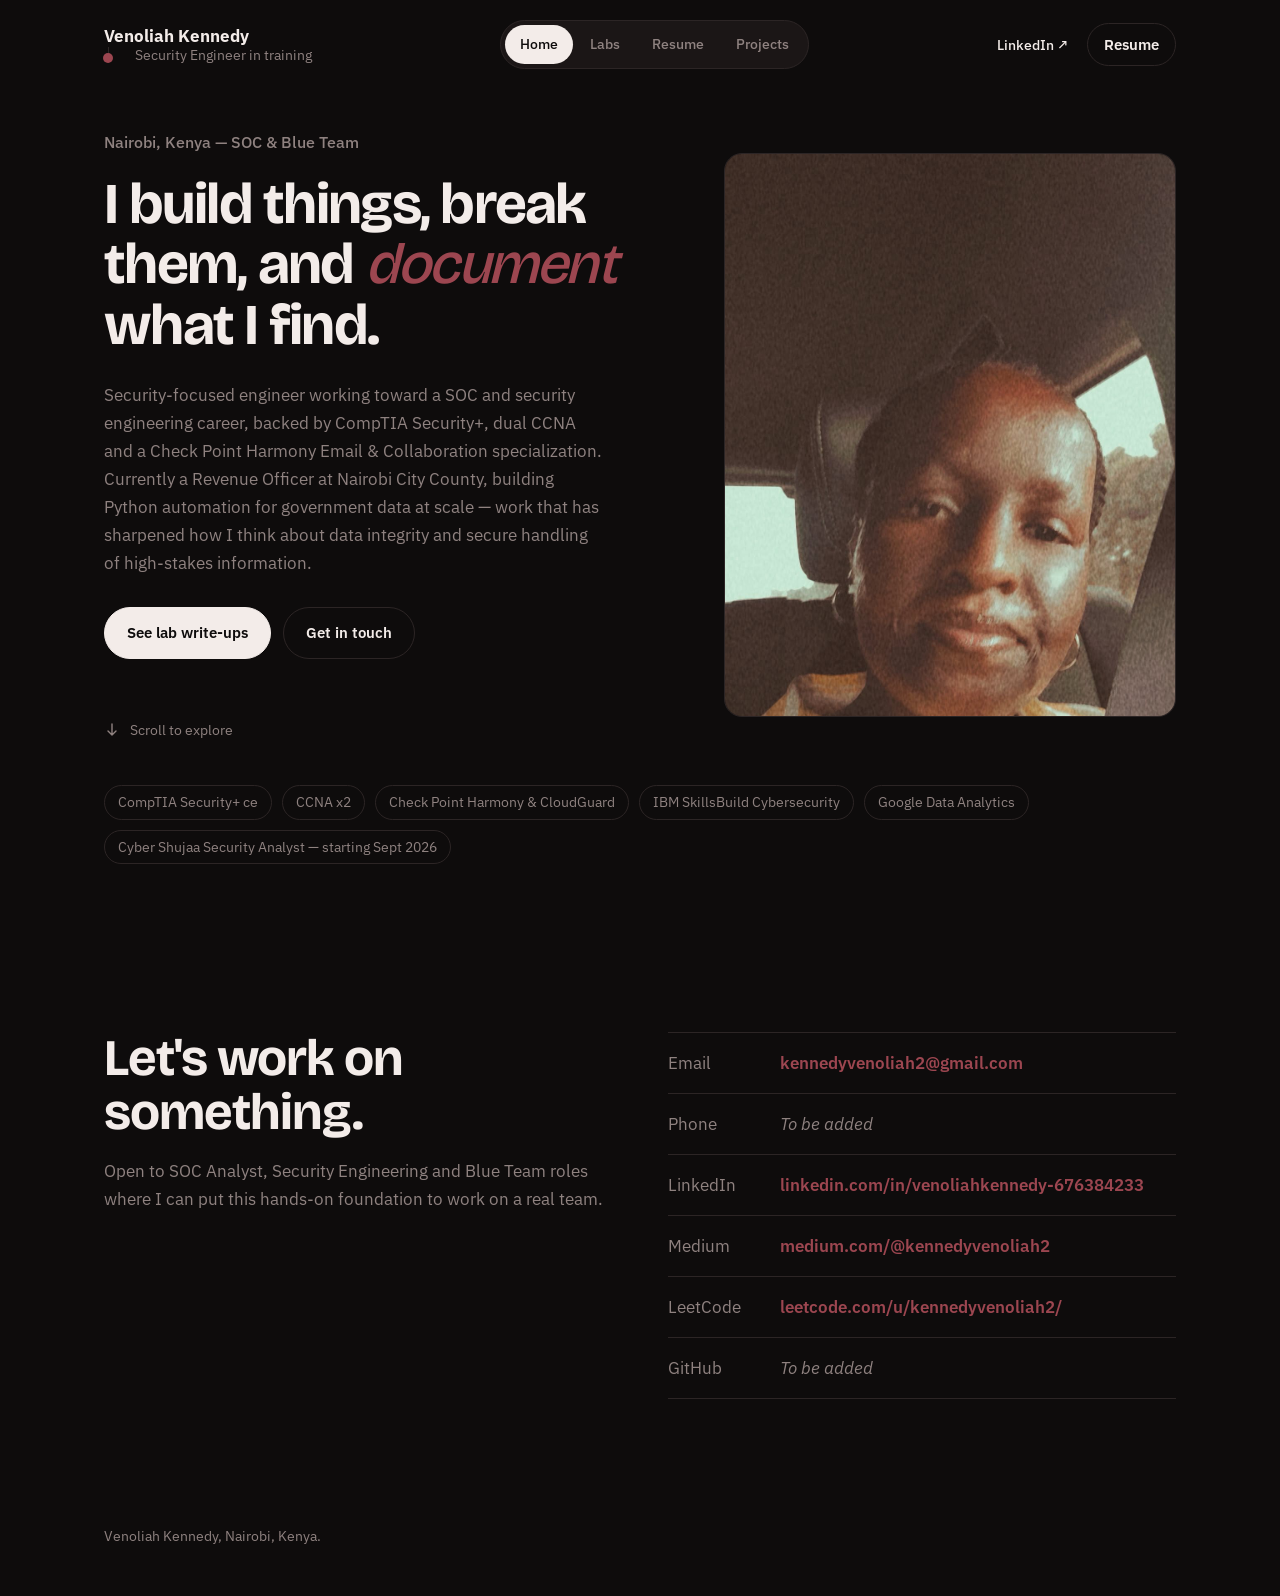
==== index.html @ 087eadb2 "Initial portfolio" ====
<!DOCTYPE html>
<html lang="en">
<head>
<meta charset="utf-8">
<meta name="viewport" content="width=device-width, initial-scale=1, viewport-fit=cover">
<title>Venoliah Kennedy | Security Engineer in Training, Nairobi</title>
<meta name="description" content="Portfolio of Venoliah Kennedy — Security Engineer in training, SOC & Blue Team, CompTIA Security+, CCNA x2.">
<link rel="preconnect" href="https://fonts.googleapis.com">
<link rel="preconnect" href="https://fonts.gstatic.com" crossorigin>
<link href="https://fonts.googleapis.com/css2?family=Bricolage+Grotesque:ital,opsz,wght@0,12..96,300..800;1,12..96,400..700&family=IBM+Plex+Sans:ital,wght@0,400;0,500;0,600;1,400&family=JetBrains+Mono:wght@400;500&display=swap" rel="stylesheet">
<link rel="stylesheet" href="style.css?v=4">
</head>
<body>

<header class="site-header">
  <div class="wrap">
    <div class="id-block">
      <a href="index.html"><span class="name">Venoliah Kennedy</span></a>
      <span class="role">Security Engineer in training</span>
    </div>
    <nav class="pill-nav" aria-label="Main">
      <a href="index.html" aria-current="page">Home</a>
      <a href="labsetc.html">Labs</a>
      <a href="resume.html">Resume</a>
      <a href="projects.html">Projects</a>
    </nav>
    <div class="header-links">
      <a href="https://www.linkedin.com/in/venoliahkennedy-676384233" target="_blank" rel="noopener">LinkedIn ↗</a>
      <a class="btn" href="resume.html" style="padding:8px 16px;">Resume</a>
    </div>
  </div>
</header>

<main>

<section id="home" class="hero">
  <div class="wrap">
    <div class="hero-grid">
      <div>
        <div class="eyebrow">Nairobi, Kenya — SOC &amp; Blue Team</div>
        <h1 class="headline">I build things, break them, and <em>document</em> what I find.</h1>
        <p class="hero-stmt">Security-focused engineer working toward a SOC and security engineering career, backed by CompTIA Security+, dual CCNA and a Check Point Harmony Email &amp; Collaboration specialization. Currently a Revenue Officer at Nairobi City County, building Python automation for government data at scale — work that has sharpened how I think about data integrity and secure handling of high-stakes information.</p>
        <div class="actions">
          <a class="btn primary" href="labsetc.html">See lab write-ups</a>
          <a class="btn" href="#contact">Get in touch</a>
        </div>
        <div class="scroll-cue">
          <svg width="16" height="16" viewBox="0 0 16 16" fill="none"><path d="M8 2v11M8 13l-4-4M8 13l4-4" stroke="currentColor" stroke-width="1.4" stroke-linecap="round" stroke-linejoin="round"/></svg>
          Scroll to explore
        </div>
      </div>
      <div class="portrait-frame" id="portrait"><span class="mono">VK</span></div>
    </div>
    <div class="cert-row">
      <span class="chip">CompTIA Security+ ce</span>
      <span class="chip">CCNA x2</span>
      <span class="chip">Check Point Harmony &amp; CloudGuard</span>
      <span class="chip">IBM SkillsBuild Cybersecurity</span>
      <span class="chip">Google Data Analytics</span>
      <span class="chip">Cyber Shujaa Security Analyst — starting Sept 2026</span>
    </div>
  </div>
</section>

<section id="contact" style="border-bottom:none;">
  <div class="wrap">
    <div class="contact-grid">
      <div>
        <h2 class="contact-big">Let's work on something.</h2>
        <p style="color:var(--muted); margin-top:18px;">Open to SOC Analyst, Security Engineering and Blue Team roles where I can put this hands-on foundation to work on a real team.</p>
      </div>
      <ul class="contact-list" id="contact-list"></ul>
    </div>
  </div>
</section>

</main>
<footer><div class="wrap">Venoliah Kennedy, Nairobi, Kenya.</div></footer>

<script src="script.js?v=4"></script>
</body>
</html>
---- style.css ----
:root {
  --bg: #0E0C0C; --surface: #1B1616; --chrome: #262020; --ink: #F3ECE9; --muted: #8F8280;
  --line: #2C2525; --burgundy: #5E1B22; --garnet: #9C4650; --on-dark: #F3ECE9;
  box-sizing: border-box; padding-top: env(safe-area-inset-top,0px); padding-bottom: env(safe-area-inset-bottom,0px);
}
* , *::before, *::after { box-sizing: border-box; }
html { scroll-padding-top: calc(env(safe-area-inset-top,0px) + 76px); scroll-behavior: smooth; height: 100%; }
body { margin: 0; background: var(--bg); color: var(--ink); font-family: "IBM Plex Sans", system-ui, sans-serif; font-size: 17px; line-height: 1.65; }
h1,h2,h3,h4 { font-family: "Bricolage Grotesque", sans-serif; line-height: 1.05; margin: 0; letter-spacing: -0.02em; }
em { font-style: italic; font-family: "Bricolage Grotesque", sans-serif; }
p { margin: 0 0 1em; }
ul { margin: 0; padding: 0; list-style: none; }
a { color: var(--garnet); text-underline-offset: 3px; }
:focus-visible { outline: 3px solid var(--garnet); outline-offset: 3px; border-radius: 3px; }
.wrap { max-width: 1120px; margin: 0 auto; padding: 0 24px; }
section { padding: 96px 0; border-bottom: 1px solid var(--line); }
.kicker { color: var(--garnet); font-weight: 600; font-size: 0.92rem; margin-bottom: 10px; }
.section-title { font-size: clamp(2rem, 4.6vw, 3rem); font-weight: 700; margin-bottom: 12px; max-width: 22ch; }
.section-lede { color: var(--muted); max-width: 58ch; margin-bottom: 52px; }

/* header — pill nav */
.site-header { position: sticky; top: env(safe-area-inset-top,0px); z-index: 30; padding: 20px 0; background: var(--bg); }
.site-header .wrap { display: flex; align-items: center; justify-content: space-between; gap: 16px; }
.id-block { display: flex; flex-direction: column; line-height: 1.2; }
.id-block a { text-decoration: none; }
.id-block .name { font-weight: 700; font-size: 1.05rem; color: var(--ink); }
.id-block .role { color: var(--muted); font-size: 0.85rem; }
.pill-nav { display: flex; gap: 2px; background: var(--surface); border: 1px solid var(--line); border-radius: 999px; padding: 4px; }
.pill-nav a { color: var(--muted); text-decoration: none; font-weight: 500; font-size: 0.88rem; padding: 8px 15px; border-radius: 999px; white-space: nowrap; }
.pill-nav a[aria-current="page"] { background: var(--ink); color: var(--bg); }
.header-links { display: flex; gap: 18px; align-items: center; font-size: 0.9rem; font-weight: 500; }
.header-links a { color: var(--ink); text-decoration: none; }
.header-links a:hover { color: var(--garnet); }
@media (max-width: 780px) { .pill-nav { display: none; } }

/* hero */
.hero { padding-top: 40px; padding-bottom: 72px; border-bottom: none; }
.hero-grid { display: grid; grid-template-columns: 1.25fr 1fr; gap: 56px; align-items: center; }
.eyebrow { color: var(--muted); font-weight: 500; margin-bottom: 18px; font-size: 1rem; }
.headline { font-size: clamp(2.3rem, 5.6vw, 3.6rem); font-weight: 700; letter-spacing: -0.03em; }
.headline em { color: var(--garnet); font-weight: 500; }
.hero-stmt { color: var(--muted); max-width: 50ch; margin-top: 26px; }
.actions { display: flex; gap: 12px; margin-top: 30px; flex-wrap: wrap; }
.btn { padding: 12px 22px; border-radius: 999px; font-weight: 600; text-decoration: none; border: 1.5px solid var(--line); color: var(--ink); font-size: 0.96rem; }
.btn.primary { background: var(--ink); border-color: var(--ink); color: var(--bg); }
.btn:hover { border-color: var(--garnet); color: var(--garnet); }
.btn.primary:hover { background: var(--garnet); border-color: var(--garnet); color: var(--on-dark); }
.portrait-frame { aspect-ratio: 4/5; background: var(--surface); border: 1px solid var(--line); border-radius: 18px; display: grid; place-items: center; overflow: hidden; }
.portrait-frame img { width: 100%; height: 100%; object-fit: contain; }
.portrait-frame .mono { font-size: 6.5rem; font-weight: 800; color: var(--muted); }
.scroll-cue { display: flex; align-items: center; gap: 10px; color: var(--muted); font-size: 0.85rem; margin-top: 60px; }
.scroll-cue svg { display: block; }
.cert-row { display: flex; flex-wrap: wrap; gap: 10px; margin-top: 44px; }
.chip { border: 1px solid var(--line); padding: 5px 13px; border-radius: 999px; font-size: 0.85rem; color: var(--muted); }

/* window-chrome card, used for projects + labs */
.win { background: var(--surface); border: 1px solid var(--line); border-radius: 14px; overflow: hidden; margin-bottom: 26px; }
.win-bar { background: var(--chrome); display: flex; align-items: center; gap: 6px; padding: 10px 14px; border-bottom: 1px solid var(--line); }
.win-dot { width: 10px; height: 10px; border-radius: 50%; background: #453A3A; }
.win-dot:nth-of-type(1) { background: #E0524A; }
.win-dot:nth-of-type(2) { background: #E8B84B; }
.win-dot:nth-of-type(3) { background: #4CAF6D; }
.win-bar .win-title { margin-left: 10px; color: var(--muted); font-size: 0.82rem; font-family: "JetBrains Mono", monospace; }
.win-body { padding: 28px 30px 30px; }
.win-body h3 { font-size: 1.35rem; font-weight: 700; margin-bottom: 4px; }
.win-body .meta { color: var(--garnet); font-size: 0.88rem; font-weight: 500; margin-bottom: 14px; }
.win-body p { color: var(--ink); max-width: 66ch; }
.win-body .tags { display: flex; flex-wrap: wrap; gap: 8px; margin-top: 14px; }
.win-body .plink { display: inline-block; margin-top: 12px; font-weight: 600; }

/* labs: window card is collapsible */
details.lab { margin-bottom: 26px; }
details.lab summary { list-style: none; }
details.lab summary::-webkit-details-marker { display: none; }
details.lab summary .win-bar { display: flex; cursor: pointer; }
.lab-summary-inner { display: flex; align-items: center; justify-content: space-between; flex: 1; gap: 12px; }
.lab-plus { color: var(--muted); font-size: 1.1rem; transition: transform .2s ease; flex-shrink: 0; }
details[open] .lab-plus { transform: rotate(45deg); }
.lab-grid { display: grid; grid-template-columns: 1fr 1fr; gap: 22px 40px; }
.lab-grid h4 { font-family: "Bricolage Grotesque", sans-serif; font-size: 1rem; font-weight: 700; margin-bottom: 6px; }
.lab-grid .full { grid-column: 1/-1; }
.pending { color: var(--muted); font-style: italic; }
.badge { margin-left: 10px; padding: 2px 10px; border-radius: 999px; background: rgba(156,70,80,0.18); color: var(--garnet); font-size: 0.76rem; font-weight: 600; vertical-align: middle; }
.shot-empty { border: 1.5px dashed var(--line); border-radius: 8px; padding: 26px 14px; text-align: center; color: var(--muted); font-size: 0.88rem; }
.shots { display: grid; grid-template-columns: repeat(auto-fit,minmax(200px,1fr)); gap: 14px; }
.shots img { width: 100%; border-radius: 6px; border: 1px solid var(--line); display: block; }
.file-list { border-top: 1px solid var(--burgundy); }
.file-row { display: flex; align-items: center; gap: 14px; padding: 14px 4px; border-bottom: 1px solid var(--burgundy); text-decoration: none; color: var(--ink); }
.file-row:hover { background: var(--surface); }
.file-badge { flex-shrink: 0; width: 30px; height: 34px; border-radius: 4px; background: var(--garnet); color: #fff; font-size: 0.62rem; font-weight: 700; letter-spacing: 0.02em; display: flex; align-items: center; justify-content: center; }
.file-name { font-size: 0.95rem; font-weight: 500; overflow-wrap: anywhere; }

/* folder grid on labsetc.html */
.folder-grid { display: grid; grid-template-columns: repeat(auto-fill, minmax(160px, 1fr)); gap: 28px; }
.folder-card { display: flex; flex-direction: column; align-items: center; text-align: center; text-decoration: none; color: var(--ink); padding: 20px 10px; border-radius: 14px; transition: background .15s ease, transform .15s ease; }
.folder-card:hover { background: var(--surface); transform: translateY(-3px); }
.folder-icon { width: 84px; height: 68px; display: block; margin-bottom: 14px; filter: drop-shadow(0 6px 14px rgba(0,0,0,0.35)); }
.folder-icon svg { width: 100%; height: 100%; }
.folder-label { font-weight: 600; font-size: 0.98rem; }
.folder-count { color: var(--muted); font-size: 0.82rem; margin-top: 4px; }
.back-link { display: inline-block; margin-bottom: 28px; color: var(--muted); font-weight: 500; text-decoration: none; font-size: 0.92rem; }
.back-link:hover { color: var(--garnet); }
pre.term { margin: 0; background: #0A0808; color: #E4D9D6; font-family: "JetBrains Mono", monospace; font-size: 0.82rem; padding: 14px 16px; border-radius: 8px; overflow-x: auto; }

/* resume */
.resume-grid { display: grid; grid-template-columns: 1.4fr 1fr; gap: 64px; }
.resume-grid h3 { font-size: 1.35rem; margin-bottom: 22px; }
.role { padding: 0 0 30px 26px; border-left: 1.5px solid var(--line); margin-left: 4px; position: relative; }
.role:last-child { padding-bottom: 0; }
.role::before { content:""; position:absolute; left:-6px; top:6px; width:10px; height:10px; border-radius:50%; background: var(--garnet); }
.role h4 { font-size: 1.02rem; font-weight: 600; }
.role .org { color: var(--muted); margin: 3px 0 8px; font-weight: 500; font-size: 0.92rem; }
.role li { padding-left: 16px; position: relative; margin-bottom: 7px; max-width: 62ch; font-size: 0.96rem; }
.role li::before { content:""; position:absolute; left:0; top:0.72em; width:7px; height:1.5px; background: var(--muted); }
.side-block { margin-bottom: 38px; }
.edu-item { margin-bottom: 14px; }
.edu-item b { display:block; font-weight:600; }
.edu-item span { color: var(--muted); font-size: 0.92rem; }
.fyp { margin-top: 8px; padding: 12px 14px; background: var(--surface); border: 1px solid var(--line); border-radius: 8px; font-size: 0.88rem; color: var(--muted); }
.fyp b { color: var(--ink); }
.cert-list li { padding: 10px 0; border-bottom: 1px solid var(--line); font-weight: 500; font-size: 0.94rem; }
.cert-list li:first-child { border-top: 1px solid var(--line); }
.skill-group { margin-bottom: 18px; }
.skill-group h5 { font-size: 0.9rem; font-weight: 600; margin: 0 0 8px; color: var(--muted); }
.skill-group .chips { display:flex; flex-wrap:wrap; gap:7px; }

/* contact */
.contact-grid { display:grid; grid-template-columns: 1fr 1fr; gap: 56px; }
.contact-big { font-size: clamp(2rem,5vw,3.2rem); font-weight: 700; max-width: 14ch; }
.contact-list li { border-top: 1px solid var(--line); }
.contact-list li:last-child { border-bottom: 1px solid var(--line); }
.contact-list a, .contact-list .empty { display:grid; grid-template-columns: 100px 1fr; gap:12px; padding:16px 0; text-decoration:none; color:var(--ink); }
.contact-list .label { color: var(--muted); }
.contact-list .value { font-weight: 600; color: var(--garnet); overflow-wrap:anywhere; }
.contact-list .empty .value { color: var(--muted); font-weight:400; font-style:italic; }

footer { padding: 30px 0 48px; color: var(--muted); font-size: 0.88rem; }

@media (prefers-reduced-motion: reduce) { html{scroll-behavior:auto;} .lab-plus{transition:none;} }
@media (max-width: 860px) {
  section { padding: 64px 0; }
  .hero-grid, .resume-grid, .contact-grid { grid-template-columns: 1fr; gap: 36px; }
  .lab-grid { grid-template-columns: 1fr; }
  .portrait-frame { max-width: 260px; }
}
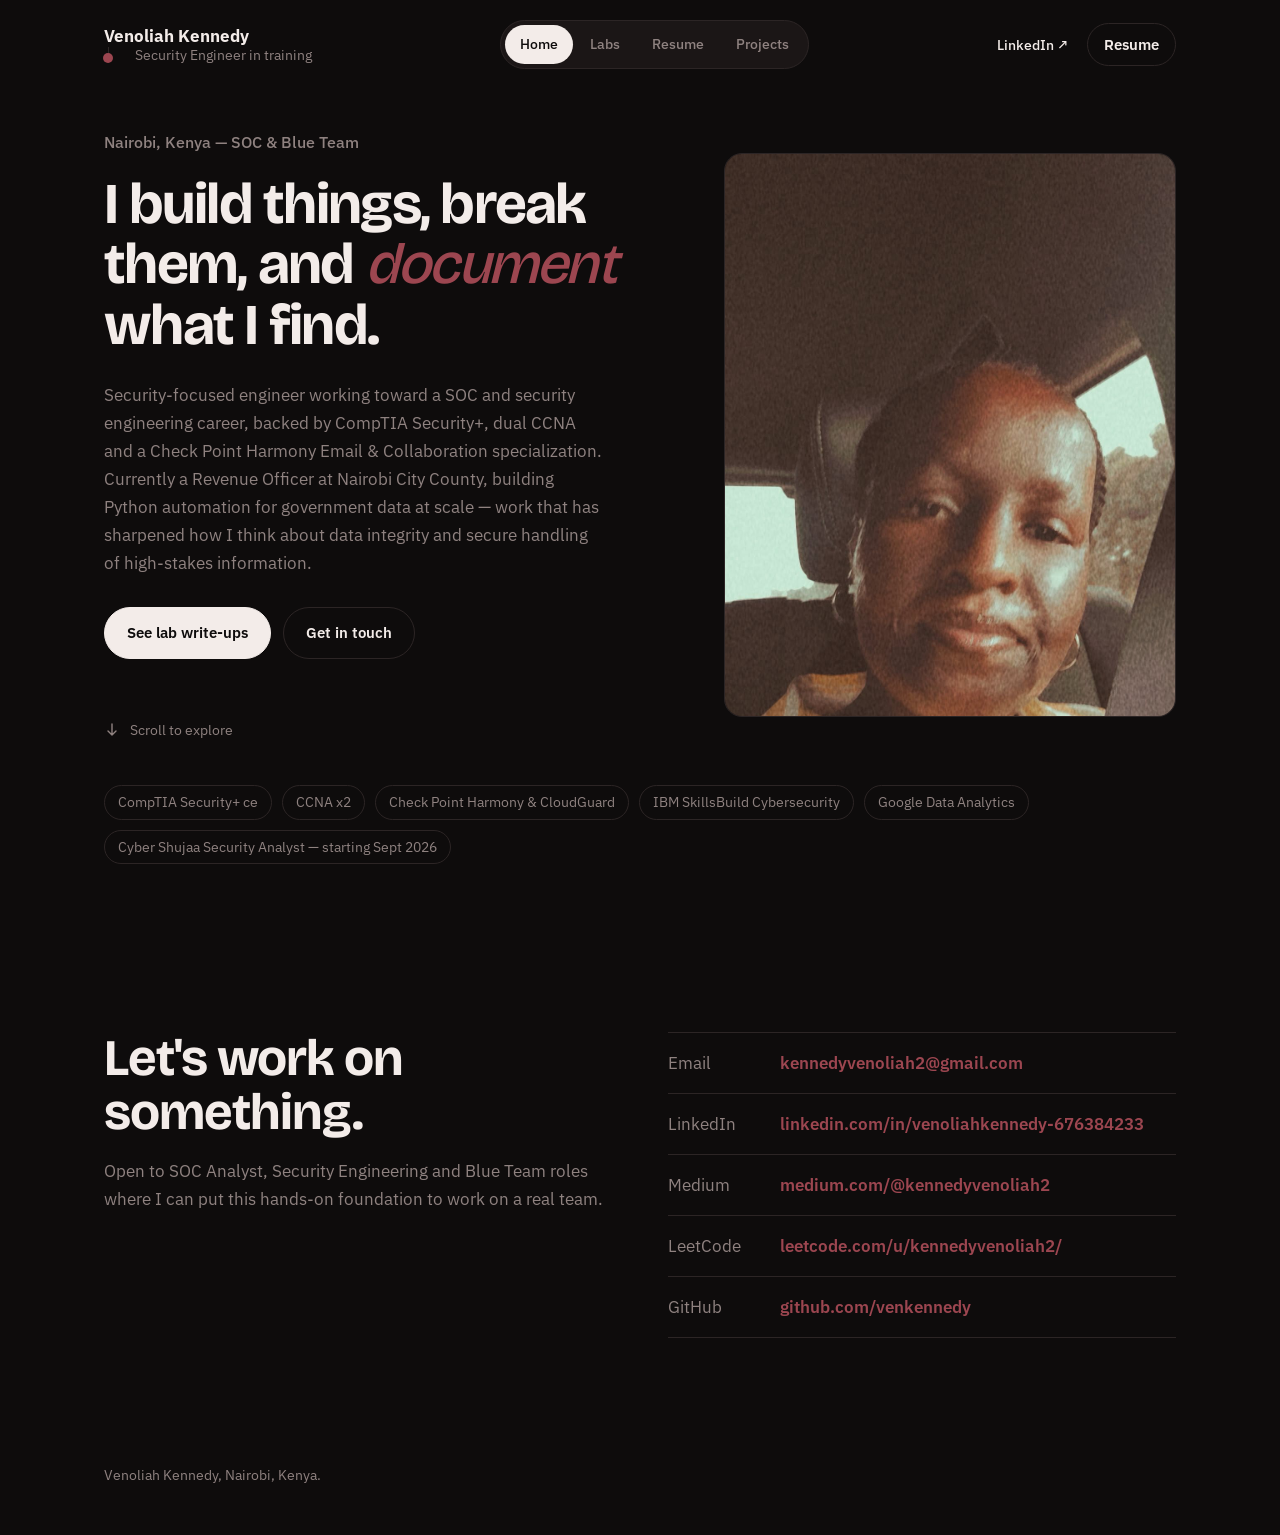
==== commit 701f5674: "Add HackTheBox and TryHackMe, clean up contact and labs pages" ====
--- a/index.html
+++ b/index.html
@@ -8,7 +8,7 @@
 <link rel="preconnect" href="https://fonts.googleapis.com">
 <link rel="preconnect" href="https://fonts.gstatic.com" crossorigin>
 <link href="https://fonts.googleapis.com/css2?family=Bricolage+Grotesque:ital,opsz,wght@0,12..96,300..800;1,12..96,400..700&family=IBM+Plex+Sans:ital,wght@0,400;0,500;0,600;1,400&family=JetBrains+Mono:wght@400;500&display=swap" rel="stylesheet">
-<link rel="stylesheet" href="style.css?v=4">
+<link rel="stylesheet" href="style.css?v=7">
 </head>
 <body>
 
@@ -77,6 +77,6 @@
 </main>
 <footer><div class="wrap">Venoliah Kennedy, Nairobi, Kenya.</div></footer>
 
-<script src="script.js?v=4"></script>
+<script src="script.js?v=7"></script>
 </body>
 </html>
--- a/style.css
+++ b/style.css
@@ -76,7 +76,7 @@
 .lab-summary-inner { display: flex; align-items: center; justify-content: space-between; flex: 1; gap: 12px; }
 .lab-plus { color: var(--muted); font-size: 1.1rem; transition: transform .2s ease; flex-shrink: 0; }
 details[open] .lab-plus { transform: rotate(45deg); }
-.lab-grid { display: grid; grid-template-columns: 1fr 1fr; gap: 22px 40px; }
+.lab-grid { display: grid; grid-template-columns: 1fr 1fr; gap: 22px 40px; margin-top: 32px; }
 .lab-grid h4 { font-family: "Bricolage Grotesque", sans-serif; font-size: 1rem; font-weight: 700; margin-bottom: 6px; }
 .lab-grid .full { grid-column: 1/-1; }
 .pending { color: var(--muted); font-style: italic; }
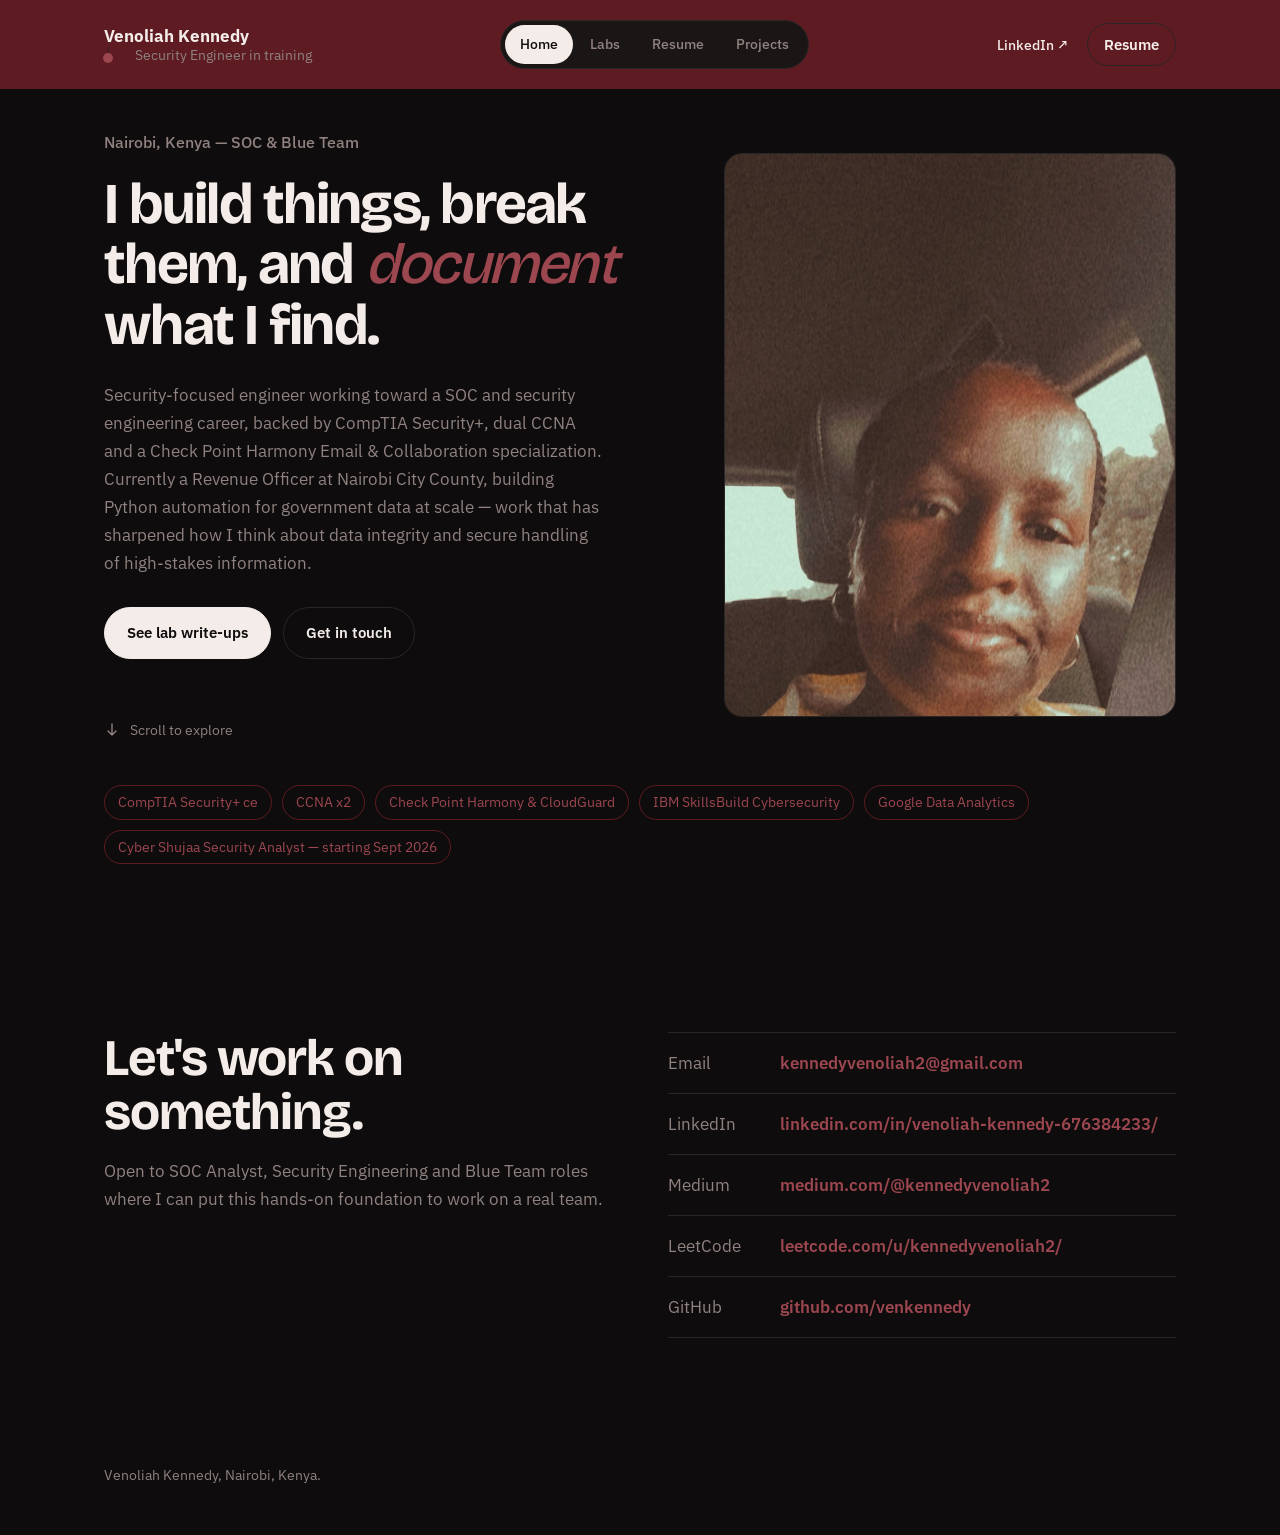
==== commit 60217001: "Burgundy header, cert list updates, labs banner image" ====
--- a/index.html
+++ b/index.html
@@ -8,7 +8,7 @@
 <link rel="preconnect" href="https://fonts.googleapis.com">
 <link rel="preconnect" href="https://fonts.gstatic.com" crossorigin>
 <link href="https://fonts.googleapis.com/css2?family=Bricolage+Grotesque:ital,opsz,wght@0,12..96,300..800;1,12..96,400..700&family=IBM+Plex+Sans:ital,wght@0,400;0,500;0,600;1,400&family=JetBrains+Mono:wght@400;500&display=swap" rel="stylesheet">
-<link rel="stylesheet" href="style.css?v=7">
+<link rel="stylesheet" href="style.css?v=10">
 </head>
 <body>
 
@@ -25,7 +25,7 @@
       <a href="projects.html">Projects</a>
     </nav>
     <div class="header-links">
-      <a href="https://www.linkedin.com/in/venoliahkennedy-676384233" target="_blank" rel="noopener">LinkedIn ↗</a>
+      <a href="https://www.linkedin.com/in/venoliah-kennedy-676384233/" target="_blank" rel="noopener">LinkedIn ↗</a>
       <a class="btn" href="resume.html" style="padding:8px 16px;">Resume</a>
     </div>
   </div>
@@ -77,6 +77,6 @@
 </main>
 <footer><div class="wrap">Venoliah Kennedy, Nairobi, Kenya.</div></footer>
 
-<script src="script.js?v=7"></script>
+<script src="script.js?v=10"></script>
 </body>
 </html>
--- a/style.css
+++ b/style.css
@@ -19,7 +19,7 @@
 .section-lede { color: var(--muted); max-width: 58ch; margin-bottom: 52px; }
 
 /* header — pill nav */
-.site-header { position: sticky; top: env(safe-area-inset-top,0px); z-index: 30; padding: 20px 0; background: var(--bg); }
+.site-header { position: sticky; top: env(safe-area-inset-top,0px); z-index: 30; padding: 20px 0; background: var(--burgundy); }
 .site-header .wrap { display: flex; align-items: center; justify-content: space-between; gap: 16px; }
 .id-block { display: flex; flex-direction: column; line-height: 1.2; }
 .id-block a { text-decoration: none; }
@@ -51,6 +51,7 @@
 .scroll-cue { display: flex; align-items: center; gap: 10px; color: var(--muted); font-size: 0.85rem; margin-top: 60px; }
 .scroll-cue svg { display: block; }
 .cert-row { display: flex; flex-wrap: wrap; gap: 10px; margin-top: 44px; }
+.cert-row .chip { color: var(--garnet); border-color: var(--burgundy); }
 .chip { border: 1px solid var(--line); padding: 5px 13px; border-radius: 999px; font-size: 0.85rem; color: var(--muted); }
 
 /* window-chrome card, used for projects + labs */
@@ -92,6 +93,7 @@
 
 /* folder grid on labsetc.html */
 .folder-grid { display: grid; grid-template-columns: repeat(auto-fill, minmax(160px, 1fr)); gap: 28px; }
+.labs-banner { width: 100%; max-height: 340px; object-fit: cover; border-radius: 14px; border: 1px solid var(--line); margin-bottom: 44px; display: block; }
 .folder-card { display: flex; flex-direction: column; align-items: center; text-align: center; text-decoration: none; color: var(--ink); padding: 20px 10px; border-radius: 14px; transition: background .15s ease, transform .15s ease; }
 .folder-card:hover { background: var(--surface); transform: translateY(-3px); }
 .folder-icon { width: 84px; height: 68px; display: block; margin-bottom: 14px; filter: drop-shadow(0 6px 14px rgba(0,0,0,0.35)); }
@@ -136,6 +138,32 @@
 
 footer { padding: 30px 0 48px; color: var(--muted); font-size: 0.88rem; }
 
+/* resume — white paper, styled to read like a PDF, not a download */
+.resume-paper { background: #FFFFFF; color: #1C1B1B; max-width: 780px; margin: 0 auto; padding: 56px 58px 64px; border-radius: 3px; box-shadow: 0 30px 70px rgba(0,0,0,0.5), 0 2px 0 rgba(0,0,0,0.04); font-family: "IBM Plex Sans", system-ui, sans-serif; user-select: text; }
+.resume-paper h1 { font-family: "Bricolage Grotesque", sans-serif; font-size: 1.7rem; font-weight: 800; letter-spacing: 0.01em; color: #141313; margin: 0; }
+.rp-header { display: flex; justify-content: space-between; align-items: flex-start; gap: 24px; border-bottom: 2px solid #1C1B1B; padding-bottom: 16px; margin-bottom: 22px; }
+.rp-title { font-size: 1rem; color: #6B6664; font-weight: 500; margin-top: 4px; }
+.rp-cert-line { font-size: 0.82rem; color: #B5842A; font-weight: 600; margin-top: 3px; }
+.rp-contact { text-align: right; font-size: 0.85rem; color: #4A4644; line-height: 1.7; white-space: nowrap; }
+.rp-section { margin-bottom: 22px; }
+.rp-section h2 { font-family: "Bricolage Grotesque", sans-serif; font-size: 0.82rem; font-weight: 700; letter-spacing: 0.08em; text-transform: uppercase; color: #B5842A; border-bottom: 1px solid #E4E1DD; padding-bottom: 5px; margin-bottom: 12px; }
+.resume-paper p { color: #322F2D; font-size: 0.93rem; line-height: 1.65; margin: 0 0 8px; }
+.resume-paper .rp-tight { margin: 0 0 4px; font-size: 0.88rem; color: #4A4644; }
+.resume-paper ul { list-style: disc; padding-left: 20px; margin: 6px 0 0; }
+.resume-paper li { color: #322F2D; font-size: 0.9rem; line-height: 1.6; margin-bottom: 5px; }
+.rp-role { margin-bottom: 16px; }
+.rp-role:last-child { margin-bottom: 0; }
+.rp-role-head { font-size: 0.94rem; color: #141313; }
+.rp-role-head strong { font-weight: 700; }
+.rp-role-sub { font-style: italic; color: #6B6664; font-size: 0.87rem; margin: 1px 0 6px; }
+.rp-two-col { display: grid; grid-template-columns: 1fr 1fr; gap: 0 40px; }
+@media (max-width: 700px) {
+  .resume-paper { padding: 32px 22px 40px; }
+  .rp-header { flex-direction: column; }
+  .rp-contact { text-align: left; }
+  .rp-two-col { grid-template-columns: 1fr; }
+}
+
 @media (prefers-reduced-motion: reduce) { html{scroll-behavior:auto;} .lab-plus{transition:none;} }
 @media (max-width: 860px) {
   section { padding: 64px 0; }
